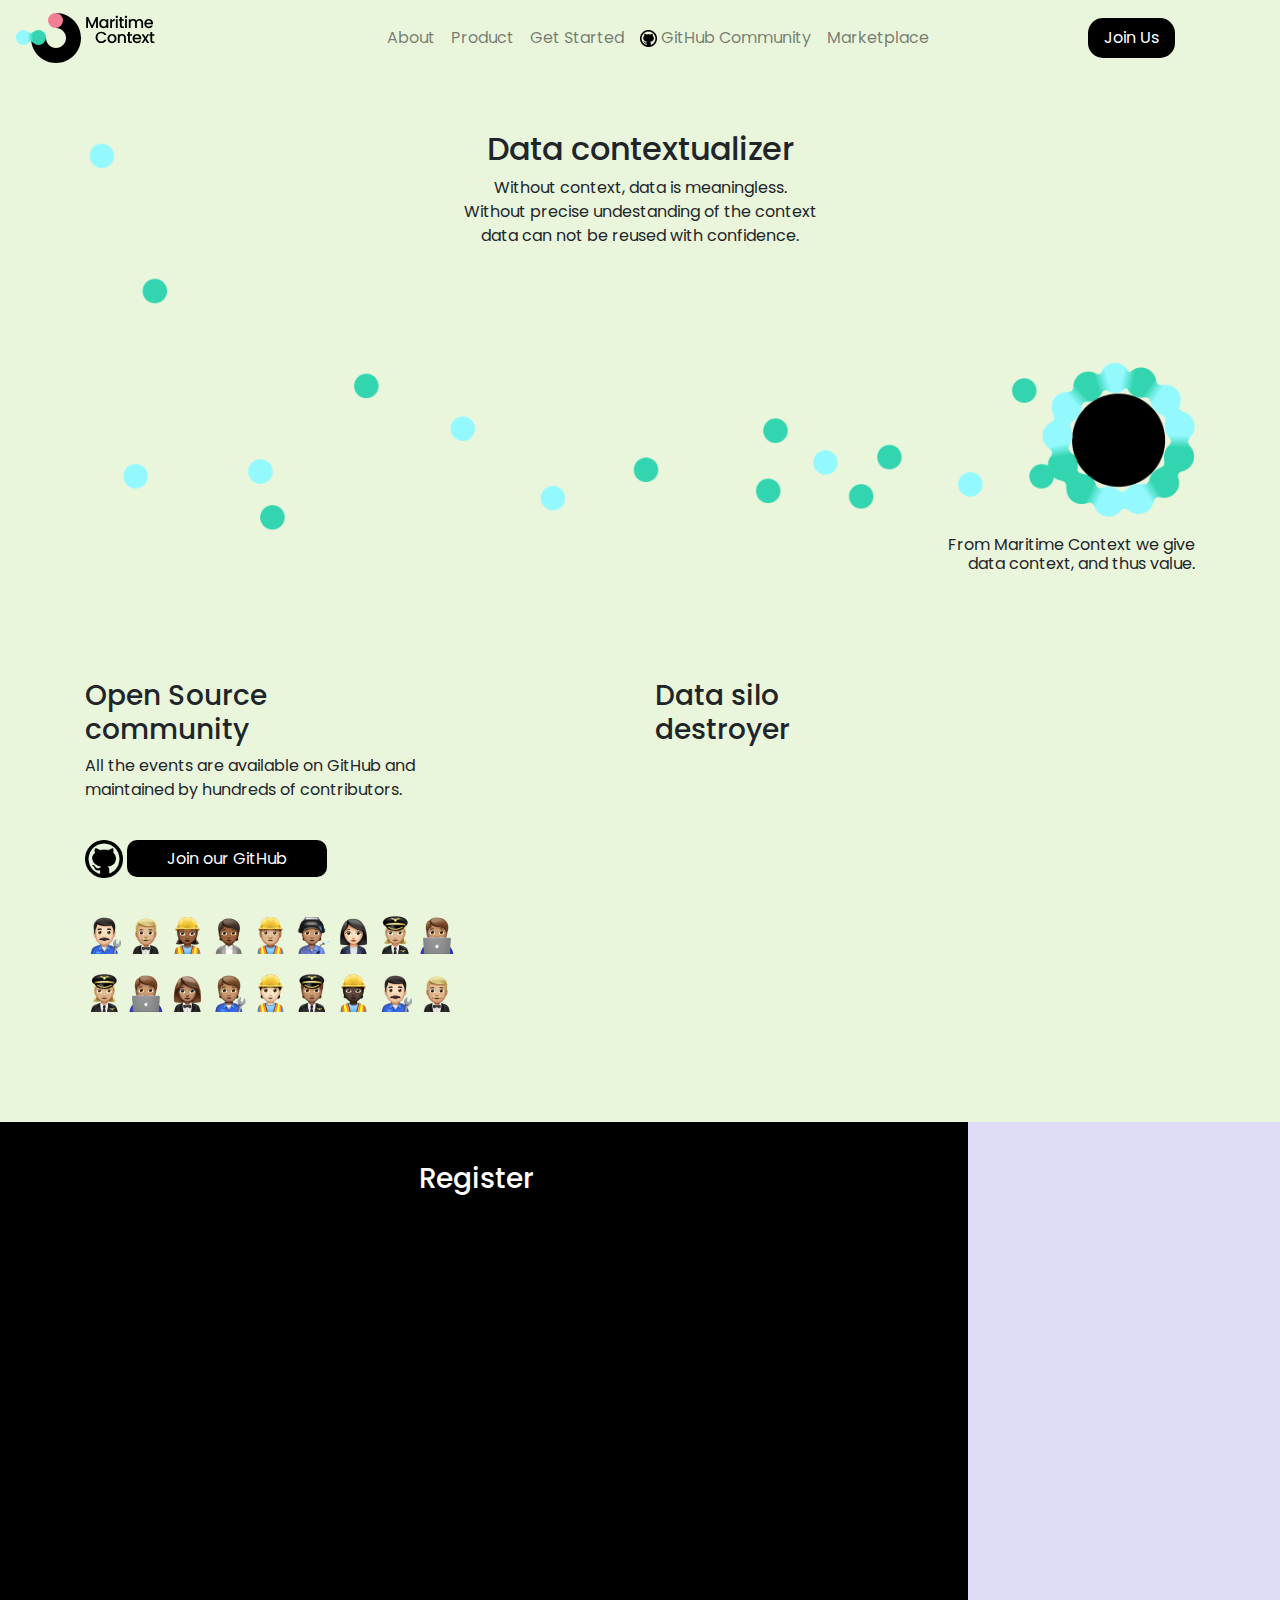
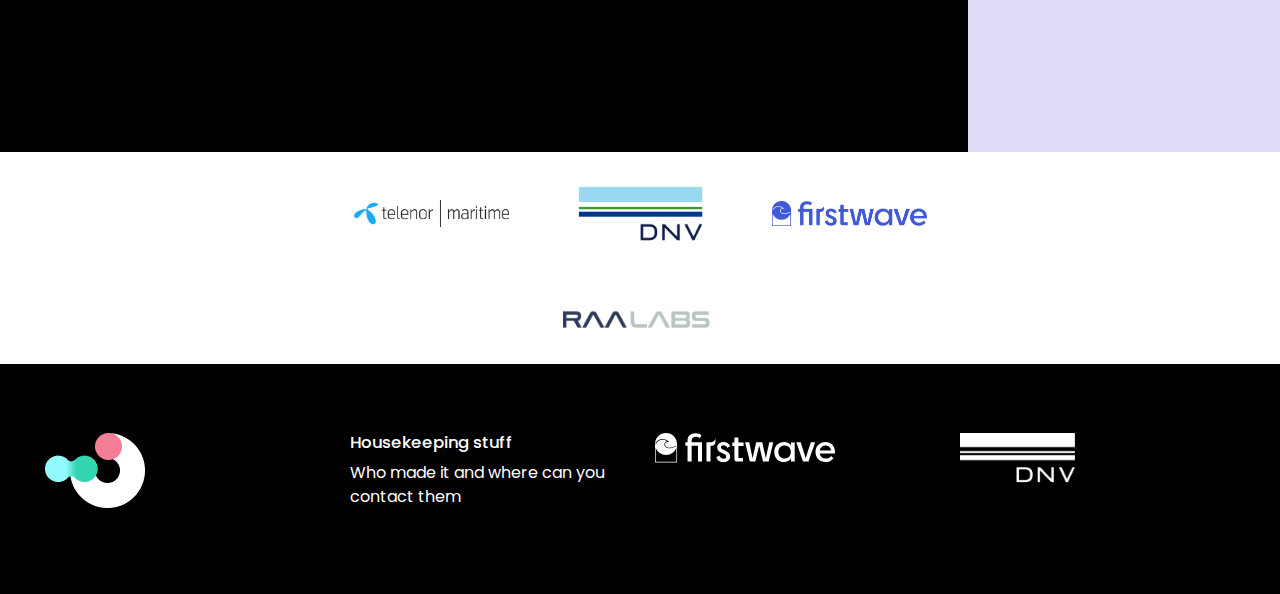
==== about.html @ 75396bf4 "first commit" ====
<!DOCTYPE html>
<html lang="en">
  <head>
    <meta charset="utf-8" />
    <meta
      name="viewport"
      content="width=device-width, initial-scale=1, shrink-to-fit=no"
    />
    <link rel="stylesheet" href="css/bootstrap.css" />
    <link rel="stylesheet" href="css/style.css" />
    <link rel="stylesheet" href="css/responsive.css" />
    <link rel="preconnect" href="https://fonts.googleapis.com" />
    <link rel="preconnect" href="https://fonts.gstatic.com" crossorigin />
    <link
      href="https://fonts.googleapis.com/css2?family=Poppins:ital,wght@0,100;0,200;0,300;0,400;0,500;0,600;0,700;0,800;1,100;1,200;1,300;1,400;1,500;1,600;1,700&display=swap"
      rel="stylesheet"
    />
    <link
      rel="stylesheet"
      href="https://cdnjs.cloudflare.com/ajax/libs/font-awesome/4.7.0/css/font-awesome.min.css"
      integrity="sha512-SfTiTlX6kk+qitfevl/7LibUOeJWlt9rbyDn92a1DqWOw9vWG2MFoays0sgObmWazO5BQPiFucnnEAjpAB+/Sw=="
      crossorigin="anonymous"
      referrerpolicy="no-referrer"
    />
    <title>About</title>
  </head>
  <body>
    <!-- header section start -->
    <header>
      <div class="row">
        <div class="col-md-9">
          <nav class="navbar navbar-expand-lg navbar-light">
            <a class="navbar-brand" href="#"><img src="images/logo.svg" /></a>
            <button
              class="navbar-toggler"
              type="button"
              data-toggle="collapse"
              data-target="#navbarNavDropdown"
              aria-controls="navbarNavDropdown"
              aria-expanded="false"
              aria-label="Toggle navigation"
            >
              <span class="navbar-toggler-icon"></span>
            </button>
            <div
              class="collapse navbar-collapse justify-content-end"
              id="navbarNavDropdown"
            >
              <ul class="navbar-nav">
                <li class="nav-item">
                  <a class="nav-link" href="#">About</a>
                </li>
                <li class="nav-item">
                  <a class="nav-link" href="#">Product</a>
                </li>
                <li class="nav-item">
                  <a class="nav-link" href="#">Get Started</a>
                </li>
                <li class="nav-item">
                  <a class="nav-link" href="#"
                    ><img src="images/Github logo.png" /> GitHub Community</a
                  >
                </li>
                <li class="nav-item">
                  <a class="nav-link" href="#">Marketplace</a>
                </li>
              </ul>
            </div>
          </nav>
        </div>
        <div class="col-md-3 hdr-rght">
          <li class="nav-item">
            <a class="nav-link" href="#">Join Us</a>
          </li>
        </div>
      </div>
    </header>
    <!-- header end start -->

    <!-- maritime-context section start -->
    <section class="m-cntxt-bnnr">
      <div class="container">
        <div class="row m-cntxt-bnnr-rw1">
          <div class="col-lg-12 col-md-12 col-sm-12 m-cntxt-bnnr-cl">
            <div class="text">
              <h2>Data contextualizer</h2>
              <p>
                Without context, data is meaningless.<br />
                Without precise undestanding of the context<br />
                data can not be reused with confidence.
              </p>
              <div class="img-abt">
                <img src="images/about-img-1.png" />
                <h6>
                  From Maritime Context we give<br />
                  data context, and thus value.
                </h6>
              </div>
            </div>
          </div>
        </div>
        <div class="row m-cntxt-bnnr-rw2">
          <div class="col-lg-6 col-md-6 col-sm-12 m-cntxt-bnnr-cl2">
            <div class="text">
              <h3>Open Source <br />community</h3>
              <p>
                All the events are available on GitHub and<br />
                maintained by hundreds of contributors.
              </p>
            </div>
            <div class="img-bttn">
              <img src="images/bttn-img.png" />
              <a href="#">Join our GitHub</a>
            </div>
            <div class="wrkr-images">
              <div class="wrkr-images1">
                <img
                  src="images/man-mechanic-light-skin-tone_1f468-1f3fb-200d-1f527 1.png"
                />
                <img
                  src="images/man-in-tuxedo-medium-light-skin-tone_1f935-1f3fc-200d-2642-fe0f 1.png"
                />
                <img
                  src="images/woman-construction-worker-medium-dark-skin-tone_1f477-1f3fe-200d-2640-fe0f 1.png"
                />
                <img
                  src="images/office-worker-medium-dark-skin-tone_1f9d1-1f3fe-200d-1f4bc 1.png"
                />
                <img
                  src="images/man-construction-worker-medium-light-skin-tone_1f477-1f3fc-200d-2642-fe0f 1.png"
                />
                <img
                  src="images/factory-worker-medium-skin-tone_1f9d1-1f3fd-200d-1f3ed 1.png"
                />
                <img
                  src="images/woman-office-worker-light-skin-tone_1f469-1f3fb-200d-1f4bc 1.png"
                />
                <img
                  src="images/woman-pilot-medium-light-skin-tone_1f469-1f3fc-200d-2708-fe0f.png"
                />
                <img
                  src="images/technologist-medium-skin-tone_1f9d1-1f3fd-200d-1f4bb 2.png"
                />
              </div>
              <div class="wrkr-images2">
                <img
                  src="images/woman-pilot-medium-light-skin-tone_1f469-1f3fc-200d-2708-fe0f.png"
                />
                <img
                  src="images/technologist-medium-skin-tone_1f9d1-1f3fd-200d-1f4bb 2.png"
                />
                <img
                  src="images/woman-in-tuxedo-medium-skin-tone_1f935-1f3fd-200d-2640-fe0f.png"
                />
                <img
                  src="images/mechanic-medium-skin-tone_1f9d1-1f3fd-200d-1f527.png"
                />
                <img
                  src="images/construction-worker_light-skin-tone_1f477-1f3fb_1f3fb.png"
                />
                <img
                  src="images/pilot-medium-skin-tone_1f9d1-1f3fd-200d-2708-fe0f 1.png"
                />
                <img
                  src="images/construction-worker_dark-skin-tone_1f477-1f3ff_1f3ff.png"
                />
                <img
                  src="images/man-mechanic-light-skin-tone_1f468-1f3fb-200d-1f527 1.png"
                />
                <img
                  src="images/man-in-tuxedo-medium-light-skin-tone_1f935-1f3fc-200d-2642-fe0f 1.png"
                />
              </div>
            </div>
          </div>
          <div class="col-lg-6 col-md-6 col-sm-12 m-cntxt-bnnr-c2">
            <div class="text">
              <h3>Data silo <br />destroyer</h3>
            </div>
          </div>
        </div>
      </div>
    </section>
    <!-- maritime-context section end -->

    <!-- regis-uc section start -->

    <section class="regis-uc">
      <div class="row regis-uc-rw">
        <div class="col-lg-9 col-md-9 col-sm-12 regis-uc-cl1">
          <h3>Register</h3>
        </div>
        <div class="col-lg-3 col-md-3 col-sm-12 regis-uc-cl2"></div>
      </div>
    </section>

    <!-- regis-uc section start -->

    <!-- logo-listing section start -->

    <section class="logo-lstng">
      <div class="container">
        <div class="row logo-lstng-rw">
          <div class="col-lg-12 col-md-12 col-sm-12 logo-lstng-cl">
            <div class="logo-lstng">
              <div class="logo-lstng1">
                <img src="images/logo1.png" />
                <img src="images/logo2.png" />
                <img src="images/logo3.png" />
              </div>
              <div class="logo-lstng2">
                <img src="images/logo4.png" />
              </div>
            </div>
          </div>
        </div>
      </div>
    </section>

    <!-- logo-listing section start -->

    <!-- footer start -->

    <footer>
      <div class="row my-4">
        <div class="col-lg-3 col-md-3 col-sm-12 mb-4 mb-md-0 footer-cl">
          <img src="images/ftr-img1.png" alt="" loading="lazy" />
        </div>

        <div class="col-lg-3 col-md-3 col-sm-12 mb-4 mb-md-0 footer-cl">
          <h6>Housekeeping stuff</h6>
          <p>Who made it and where can you contact them</p>
        </div>
        <div class="col-lg-3 col-md-3 col-sm-12 mb-4 mb-md-0 footer-cl">
          <img src="images/fw.svg" height="30" alt="" loading="lazy" />
        </div>
        <div class="ftr4 col-lg-3 col-md-3 col-sm-12 mb-4 mb-md-0 footer-cl">
          <img
            src="images/DNV_logo_white.png"
            height="50"
            alt=""
            loading="lazy"
          />
        </div>
      </div>
    </footer>

    <!-- footer end -->

    <script src="js/jquery-3.6.0.js"></script>
    <script src="js/bootstrap.bundle.min.js"></script>
    <script src="js/popper.js"></script>
  </body>
</html>
---- css/style.css ----
* {
  margin: 0;
  padding: 0;
  box-sizing: border-box;
}
body {
  font-family: "Poppins", sans-serif;
  overflow-x: hidden;
}
h1 {
  font-size: 2.4vw;
}
h6 {
  font-size: 1.3vw;
}
header {
  position: absolute;
  z-index: 99;
  width: 100%;
  left: 0;
}
.home-banner {
  height: 78vh;
}
.home-banner-lft {
  background: url("../images/gradientbG21.png");
  background-repeat: no-repeat;
  background-size: cover;
  background-position: center;
}
.home-banner-rght {
  background-color: #000;
  display: flex;
  align-items: center;
  justify-content: center;
}
.home-banner-lft {
  position: relative;
  display: flex;
  flex-direction: column;
  justify-content: center;
  align-items: center;
}
.home-banner-lft .image img {
  width: 510px;
}
.home-banner-lft .text {
  margin-top: 35px;
  margin-bottom: 35px;
}
.home-banner-lft .bttn a {
  background: #000;
  color: #fff;
  padding: 12px 30px;
  border-radius: 15px;
}
.home-banner-lft .image2 {
  position: absolute;
  bottom: 30px;
}
.home-banner-rght img {
  height: 550px;
}
.about-mc {
  position: relative;
  height: 74vh;
}
.about-mc-lft {
  position: relative;
  background-color: #000;
  display: flex;
  flex-direction: column;
  justify-content: center;
  align-items: center;
}
.about-mc-lft .image img {
  position: absolute;
  left: 5%;
  top: 5%;
}
.about-mc-lft .text {
  color: #fff;
}
.about-mc-lft .text h2 {
  font-weight: 300;
  margin-top: 35px;
  margin-bottom: 35px;
}
.about-mc-lft .text h6 {
  font-weight: 100;
}
.about-mc-lft .text h6 span {
  font-weight: 400;
}
.about-mc-lft .text p {
  font-weight: 200;
}
.about-mc-rght {
  position: relative;
  background-color: #dedcf7;
}
.about-mc-rght .ml-1 {
  position: absolute;
  top: 80%;
  left: 13%;
  width: 70px;
  transform: rotate(25deg);
}
.about-mc-rght .ml-2 {
  position: absolute;
  top: 45%;
  left: 58%;
  width: 7vw;
  z-index: 10;
  transform: rotate(145deg);
}
.about-mc-rght .ml-3 {
  position: absolute;
  top: 5%;
  left: 7%;
  width: 125px;
  transform: rotate(-15deg);
  z-index: 1;
}
.about-mc-rght .ml-4 {
  position: absolute;
  top: 85%;
  left: 15%;
  width: 125px;
  z-index: 1;
  transform: rotate(-35deg);
}
.about-mc-rght .ml-5 {
  position: absolute;
  top: 76%;
  left: 25%;
  width: 70px;
  transform: rotate(-20deg);
  z-index: 1;
}
.about-mc-rght .ml-6 {
  position: absolute;
  width: 125px;
  top: 5%;
  left: 60%;
  transform: rotate(65deg);
  z-index: 1;
}
.about-mc-rght .ml-7 {
  position: absolute;
  top: 35%;
  left: 25%;
  width: 13vw;
}
.about-mc-rght .ml-8 {
  position: absolute;
  width: 125px;
  top: 5%;
  left: 38%;
  transform: rotate(20deg);
}
.about-mc-rght .ml-9 {
  position: absolute;
  width: 125px;
  bottom: 9%;
  right: 17%;
  transform: rotate(20deg);
}
.about-mc2 {
  position: relative;
  /* height: 78vh; */
}
.about-mc2-rght .image img {
  width: 20vw;
}

.about-mc2-lft {
  position: relative;
  background-color: #4158d7;
  display: flex;
  flex-direction: column;
  justify-content: center;
  align-items: center;
  padding: 50px 0px;
}
.about-mc2-rght {
  position: relative;
  background-color: #eaf6dc;
  display: flex;
  justify-content: center;
  align-items: center;
}
.about-mc2-lft .text {
  color: #fff;
}
.about-mc2-lft .text h2 {
  font-weight: 300;
  margin-top: 35px;
  margin-bottom: 35px;
}
.about-mc2-lft .text h6 {
  font-weight: 100;
}
.about-mc2-lft .text p {
  font-weight: 200;
}
.about-mc2-lft .image img {
  position: absolute;
  left: 5%;
  top: 5%;
}
.about-mc2-lft .logo-anthr img {
  width: 460px;
  margin-bottom: 20px;
}
.gimmicky {
  position: relative;
  height: 74vh;
}
.Join-gh-rght .image img {
  width: 20vw;
}
.gimmicky-rght .image img {
  width: 20vw;
}
.gimmicky-lft {
  position: relative;
  background: #eaf6dc;
  display: flex;
  flex-direction: column;
  align-items: center;
  justify-content: center;
}
.gimmicky-lft .image img {
  position: absolute;
  left: 5%;
  top: 5%;
}
.gimmicky-lft .text h2 {
  font-weight: 300;
  margin-top: 35px;
  margin-bottom: 35px;
}
.gimmicky-lft .text h6 {
  font-weight: 100;
}
.gimmicky-lft .text h6 span {
  font-weight: 400;
}
.gimmicky-lft .text p {
  font-weight: 200;
  color: #fff;
  background: #000;
  height: 130px;
  padding: 18px 0 0 15px;
  border-radius: 15px;
  margin-bottom: 20px;
}
.gimmicky-lft .bttn {
  width: 335px;
  background: #4158d7;
  padding: 10px 40px;
  border-radius: 15px;
  text-align: center;
}
.gimmicky-lft .bttn a {
  color: #fff;
}
.gimmicky-rght {
  position: relative;
  background: #000;
  display: flex;
  flex-direction: column;
  align-items: center;
  justify-content: center;
}
.Join-gh {
  position: relative;
  height: 78vh;
}
.Join-gh-lft {
  background: url("../images/gradientbG23.png");
  background-repeat: no-repeat;
  background-size: cover;
  position: relative;
  display: flex;
  flex-direction: column;
  align-items: center;
  justify-content: center;
}
.img-bttn {
  margin-top: 38px;
  margin-left: -38px;
}
.img-bttn img {
  width: 38px;
}
.img-bttn a {
  background: #000;
  color: #fff;
  padding: 7px 40px;
  border-radius: 10px;
  text-align: center;
}
.Join-gh-lft .text h3 {
  line-height: 1.6em;
}
.Join-gh-rght {
  background: #4158d7;
  position: relative;
  display: flex;
  flex-direction: column;
  align-items: center;
  justify-content: center;
}
.context-banner {
  background: #eaf6dc;
}
.m-cntxt-bnnr {
  background: #eaf6dc;
}
.m-cntxt-bnnr-cl .text {
  text-align: center;
  margin-top: 130px;
}
.m-cntxt-bnnr .img-abt {
  margin-top: -125px;
}
.m-cntxt-bnnr .img-abt img {
  width: 100%;
}
.m-cntxt-bnnr .img-abt h6 {
  text-align: right;
  font-weight: normal;
  font-size: 16px;
}
.m-cntxt-bnnr-cl2 .img-bttn {
  margin-left: 0;
  margin-bottom: 38px;
}
.wrkr-images {
  margin-bottom: 110px;
}
.wrkr-images1 {
  margin-bottom: 20px;
}
.m-cntxt-bnnr-rw2 {
  margin-top: 98px;
}
.regis-uc-rw {
  height: 70vh;
}
.regis-uc-cl1 {
  background: #000;
}
.regis-uc-cl1 h3 {
  text-align: center;
  margin-top: 40px;
  color: #fff;
}
.regis-uc-cl2 {
  background: #dedcf7;
}
.logo-lstng img {
  width: 155px;
  margin: 25px;
}
.logo-lstng {
  text-align: center;
}
.hdr-rght {
  display: flex;
  align-items: center;
  justify-content: center;
}
.hdr-rght .nav-item {
  list-style: none;
  background: #000;
  border-radius: 15px;
}
.hdr-rght .nav-item .nav-link {
  color: #fff;
}
.signup-sc {
  height: 100vh;
  background: url("../images/gradientbG21.png");
  background-repeat: no-repeat;
  background-size: cover;
  background-position: bottom;
  display: flex;
  justify-content: center;
  align-items: center;
}
.signup-cl1 {
  background: #000;
  padding: 60px;
  border-radius: 15px;
}
.signup-cl1 h5 {
  color: #fff;
}
.signup-cl1 p {
  color: #fff;
  font-weight: 200;
}
.signup-cl1 .btn.btn-primary {
  background: #8ffb8c;
  border: 1px solid #8ffb8c;
  color: #000;
  padding: 8px 45px;
  border-radius: 12px;
}
.signup-cl1 .form-control {
  color: #fff;
  background-color: #ffffffb3;
  border: 1px solid #ffffffb3;
}
.signup-bttn {
  text-align: right;
}
.signup-bttn.gs {
  display: flex;
  justify-content: space-between;
}
.signup-cl2 img {
  width: 275px;
  display: flex;
}
.signup-cl2 {
  display: flex;
  justify-content: center;
  align-items: end;
}
.pdf-gs {
  width: 45px;
  margin: 10px 0px 25px 10px;
}
.marketplace-sc {
  height: 100vh;
  background: #c4c4c4;
  display: flex;
  justify-content: center;
  align-items: center;
  text-align: center;
}
.marketplace-cl a {
  color: #4158d7;
  text-decoration: underline;
}
.solution-bnnr {
  background: #dedcf7;
  height: 75vh;
}
.solution-cl {
  margin-top: 110px;
}
.solution-turn {
  height: 52vh;
}
.solution-turn-lft {
  background: #000;
}
.solution-turn-rght {
  background: #eaf6dc;
}
.solution-turn-lft {
  display: flex;
  justify-content: center;
  align-items: center;
}
.solution-turn-lft h6 {
  color: #fff;
  margin-bottom: 20px;
}
.solution-turn-lft p {
  font-weight: 400;
  color: #000;
  background: #fff;
  height: 130px;
  padding: 18px 55px 0 22px;
  border-radius: 15px;
  margin-bottom: 20px;
}
.solution-turn-lft .bttn {
  width: 335px;
  background: #4158d7;
  padding: 10px 40px;
  border-radius: 15px;
  text-align: center;
}
.solution-turn-lft .bttn a {
  color: #fff;
}
.solution-turn2-lft {
  background: #eaf6dc;
  padding: 192px;
}
.solution-turn2-rght {
  background: #dedcf7;
}
footer {
  background: #000;
  padding: 45px;
  color: #fff;
}
---- css/responsive.css ----
@media screen and (max-width: 1024px) { 
    header .nav-link {
        font-size: 14px;
    }
    .about-mc {
        height: 68vh;
    }
    .about-mc-rght .ml-1 {
        top: 73%;
        left: 5%;
        width: 4vw;
    }
    .about-mc-rght .ml-3 {
        left: 0%;
        width: 7vw;
    }
    .about-mc-rght .ml-4 {
        left: 5%;
        width: 10vw;
        z-index: 0;
    }
    .about-mc-rght .ml-5 {
        left: 13%;
        width: 4vw;
        top: 73%;
    }
    .about-mc-rght .ml-6 {
        width: 7vw;
    }
    .about-mc-rght .ml-8 {
        width: 8vw;
        top: 10%;
        left: 33%;
    }
    .about-mc-rght .ml-9 {
        width: 10vw;
    }
    .gimmicky {
        height: 68vh;
    }
    .Join-gh {
        height: 68vh;
    }
}

@media screen and (max-width: 768px) { 
    .navbar-nav {
        background: #fff;
        text-align: center;
        margin-top: 15px;
        padding-top: 15px;
        padding-bottom: 5px;
    }
    .home-banner {
        height: 62vh;
    }
    .home-banner-rght img {
        height: 375px;
    }
    .about-mc {
        height: 52vh;
    }
    .about-mc2-lft .text {
        margin-top: 82px;
    }
    .about-mc2-lft .logo-anthr img {
        width: 320px;
    }
    .about-mc2-rght .image img {
        width: 20vw;
        margin-left: -20px;
    }
    .about-mc2-lft .text {
        margin-top: 82px;
    }
    .gimmicky {
        height: 55vh;
    }
    .gimmicky-rght .image img {
        width: 20vw;
        margin-right: 15px;
    }
    .Join-gh {
        height: 52vh;
    }
    .Join-gh-rght .image img {
        width: 20vw;
        margin-right: 15px;
    }
    footer img {
        width: 110px;
    }
    
}

@media screen and (max-width: 480px) { 
    
    .home-banner-lft .image img {
        width: 295px;
    }
    h1 {
        font-size: 5vw;
    }
    .home-banner-lft .image2 {
        bottom: 5px;
    }
    .home-banner-lft .image2 img{
        width: 15px;
    }
    .home-banner {
        height: 100vh;
    }
    .home-banner-lft .image {
        margin-top: 45px;
    }
    .about-mc {
        height: 100vh;
        padding: 0 10px;
        margin-top: 20px;
    }
    h6 {
        font-size: 4.3vw;
    }
    .about-mc-rght .ml-1 {
        top: 80%;
        left: 42%;
        width: 8vw;
    }
    .about-mc-rght .ml-3 {
        left: 15%;
        width: 15vw;
    }
    .about-mc-rght .ml-4 {
        left: 48%;
        width: 12vw;
        top: 79%;
    }
    .about-mc-rght .ml-5 {
        left: 18%;
        width: 8vw;
        top: 80%;
    }
    .about-mc-rght .ml-6 {
        width: 13vw;
    }
    .about-mc-rght .ml-7 {
        top: 27%;
        left: 33%;
        width: 35vw;
    }
    .about-mc-rght .ml-8 {
        width: 13vw;
        top: 4%;
        left: 42%;
    }
    .about-mc-rght .ml-9 {
        bottom: 9%;
        right: 24%;
        width: 12vw;
    }
    .about-mc2-lft {
        align-items: unset;
        padding: 30px;
    }
    .about-mc2-lft .video img {
        width: 100%;
    }
    .about-mc2-rght {
        padding: 35px;
    }
    .about-mc2 {
        margin-top: 20px;
        margin-bottom: 20px;
    }
    .about-mc2-rght .image img {
        width: 40vw;
    }
    .gimmicky-rght .image img {
        width: 40vw;
    }
    .gimmicky {
        height: 100vh;
    }
    .gimmicky .text {
        margin-top: 20px;
    }
    .Join-gh-rght .image img {
        width: 40vw;
    }
    .Join-gh {
        height: 70vh;
        margin-top: 20px;
        margin-bottom: 20px;
    }
    .footer-cl {
        margin-bottom: 50px !important;
    }
}
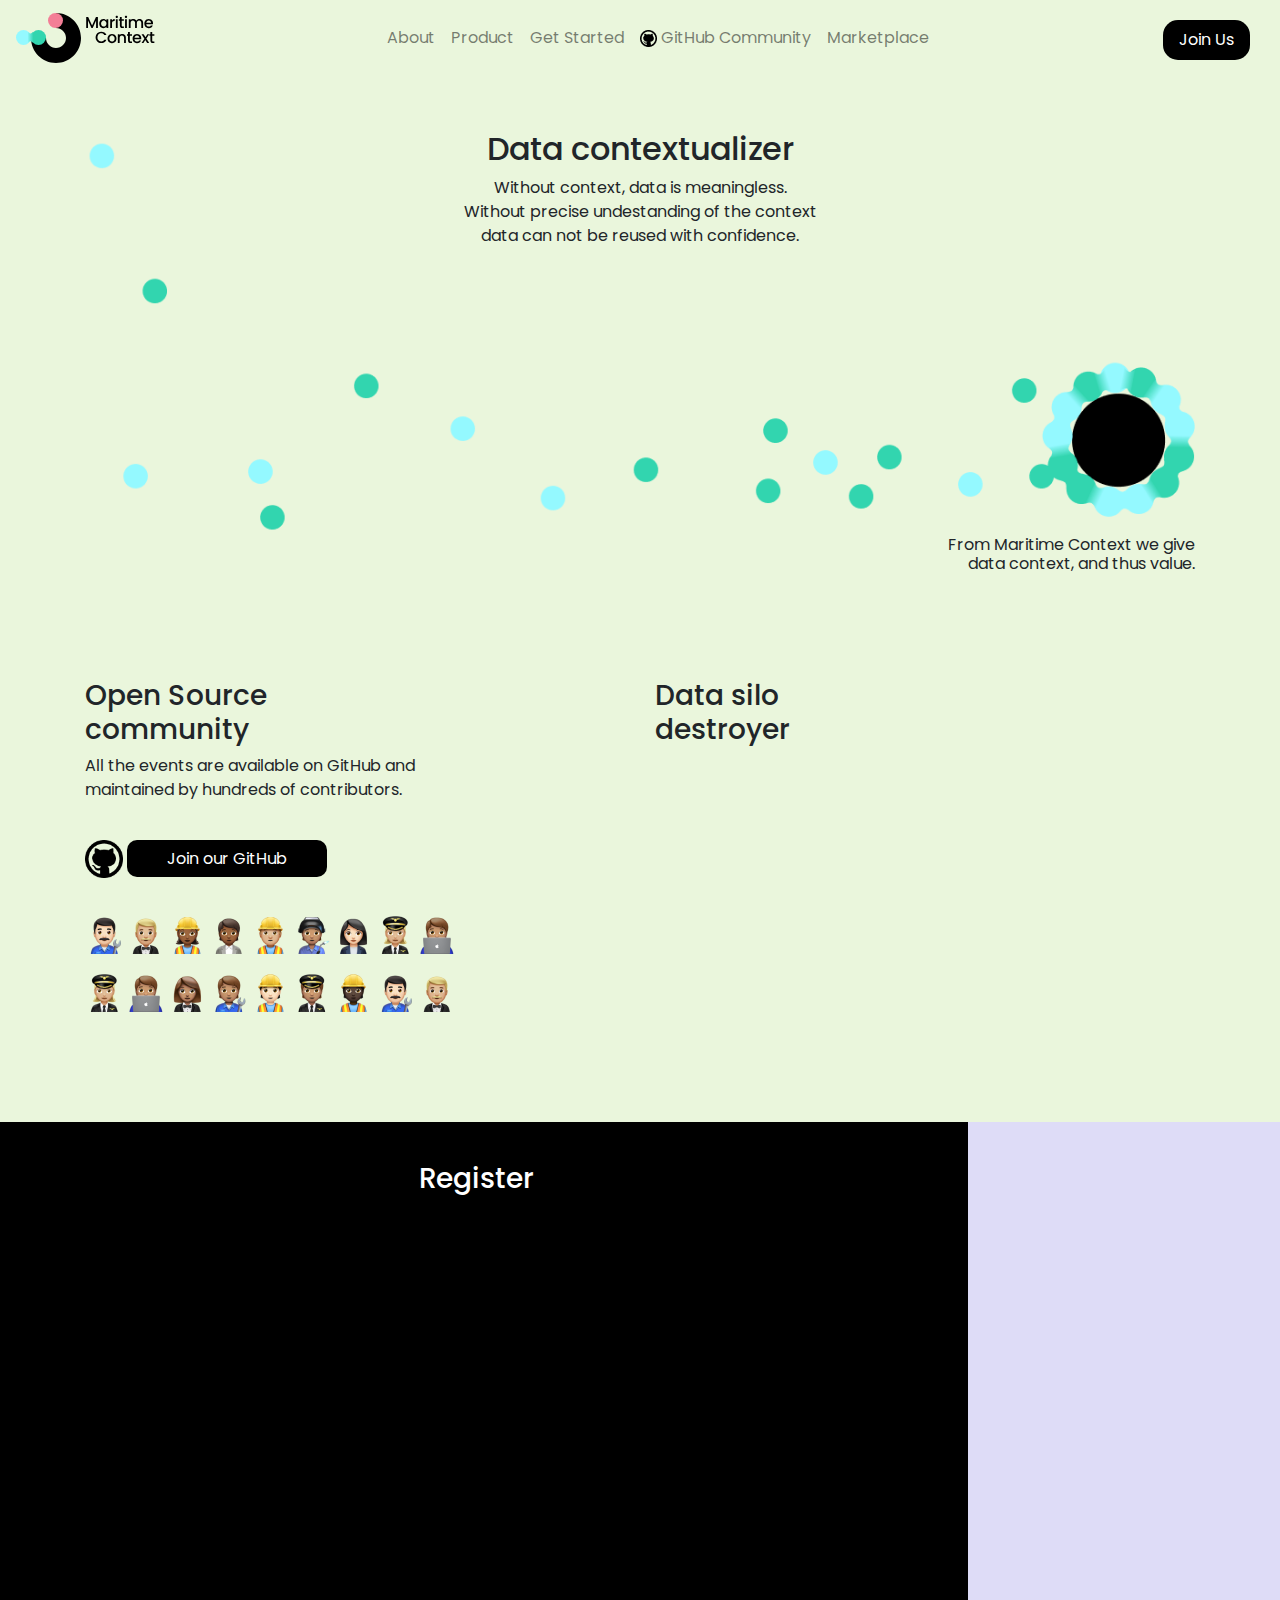
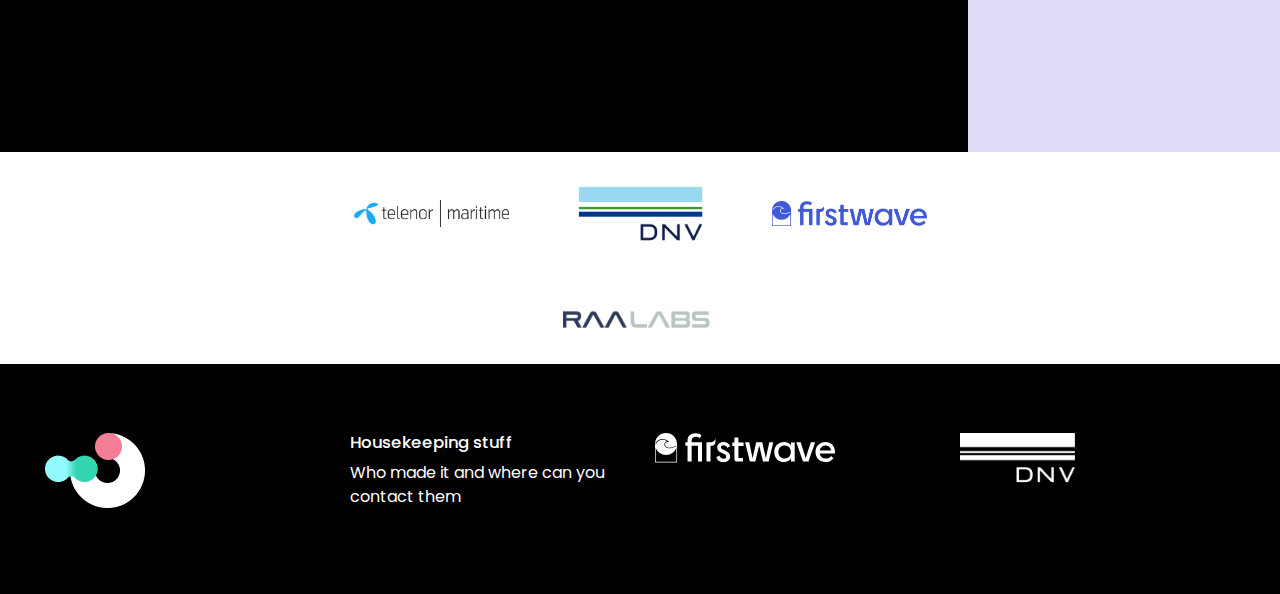
==== commit 445726c4: "jsdj" ====
--- a/about.html
+++ b/about.html
@@ -28,7 +28,7 @@
     <!-- header section start -->
     <header>
       <div class="row">
-        <div class="col-md-9">
+        <div class="col-lg-9 col-md-10 col-sm-9 col-8">
           <nav class="navbar navbar-expand-lg navbar-light">
             <a class="navbar-brand" href="#"><img src="images/logo.svg" /></a>
             <button
@@ -67,8 +67,8 @@
               </ul>
             </div>
           </nav>
-        </div>
-        <div class="col-md-3 hdr-rght">
+        </div> 
+        <div class="col-lg-3 col-md-2 col-sm-3 col-4 hdr-rght">
           <li class="nav-item">
             <a class="nav-link" href="#">Join Us</a>
           </li>
--- a/css/style.css
+++ b/css/style.css
@@ -377,6 +377,9 @@
   list-style: none;
   background: #000;
   border-radius: 15px;
+  position: absolute;
+  top: 20px;
+  right: 45px;
 }
 .hdr-rght .nav-item .nav-link {
   color: #fff;
@@ -498,6 +501,32 @@
 .solution-turn2-rght {
   background: #dedcf7;
 }
+.product-bnnr {
+  background: #DEDCF7;
+  padding-top: 125px;
+}
+.dp-img-txt {
+  margin-top: 50px;
+}
+.dp-img3, .dp-img4 {
+  width: 175px;
+}
+.dp-img5 {
+  margin: 20px 0px 35px 75px;
+}
+.dp-img6 {
+  width: 375px;
+}
+.dp-img-txt.lft p:last-child {
+  padding-bottom: 35px;
+}
+.dp-img-txt.lft p:last-child {
+  width: 85%;
+}
+.dp-img-txt.rght .dp-img1, .dp-img-txt.rght .dp-img2, .dp-img-txt.rght .dp-img5 {
+  visibility: hidden;
+}
+
 footer {
   background: #000;
   padding: 45px;
--- a/css/responsive.css
+++ b/css/responsive.css
@@ -1,6 +1,39 @@
+@media screen and (max-width: 1366px) { 
+.home-banner {
+    height: 100vh;
+}
+.about-mc {
+    position: relative;
+    height: 100vh;
+}
+.about-mc-rght .ml-1 {
+    left: 3%;
+    top: 68%;
+}
+.about-mc-rght .ml-4 {
+    top: 80%;
+}
+.about-mc-rght .ml-5 {
+    left: 12%;
+    top: 68%;
+}
+.about-mc-rght .ml-9 {
+    bottom: 14%;
+}
+.gimmicky {
+    height: 100vh;
+}
+.signup-rw {
+    margin-top: 95px;
+}
+}
 @media screen and (max-width: 1024px) { 
     header .nav-link {
         font-size: 14px;
+    }
+    .signup-rw {
+        margin-top: 145px;
+        padding-bottom: 70px;
     }
     .about-mc {
         height: 68vh;
@@ -48,17 +81,45 @@
         background: #fff;
         text-align: center;
         margin-top: 15px;
-        padding-top: 15px;
-        padding-bottom: 5px;
+        padding-top: 40px;
+        padding-bottom: 40px;
+    }
+    header .nav-item {
+        padding-bottom: 10px;
+        padding-top: 10px;
     }
     .home-banner {
-        height: 62vh;
+    height: 100vh;
+}
+    .dp-img3, .dp-img4 {
+        width: 120px;
+    }
+    .dp-img6 {
+        width: 260px;
+    }
+    .dp-img1 {
+        width: 70px;
+    }
+    .dp-img2 {
+        width: 100px;
+    }
+    h6 {
+        font-size: 2.2vw;
+    }
+    .signup-cl1 {
+        padding: 30px;
+    }
+    .signup-cl1 .btn.btn-primary {
+        padding: 6px 38px;
     }
     .home-banner-rght img {
         height: 375px;
     }
+    .signup-sc {
+        height: unset;
+    }
     .about-mc {
-        height: 52vh;
+        height: 70vh;
     }
     .about-mc2-lft .text {
         margin-top: 82px;
@@ -74,7 +135,7 @@
         margin-top: 82px;
     }
     .gimmicky {
-        height: 55vh;
+        height: 100vh;
     }
     .gimmicky-rght .image img {
         width: 20vw;
@@ -98,23 +159,44 @@
     .home-banner-lft .image img {
         width: 295px;
     }
+    .home-banner {
+        height: 150vh;
+    }
+    .about-mc-lft .image {
+        margin-bottom: -30px;
+    }
+    .m-cntxt-bnnr .img-abt {
+        margin-top: 0;
+    }
     h1 {
         font-size: 5vw;
     }
+    .navbar-brand img {
+        width: 120px;
+    }
+    .hdr-rght .nav-item {
+        top: 12px;
+    }
+    .signup-rw {
+        margin-top: 85px;
+    }
+    .signup-cl1 {
+        border-radius: 0;
+    }
+    .signup-cl2 {
+        margin-top: 40px;
+    }
     .home-banner-lft .image2 {
         bottom: 5px;
     }
     .home-banner-lft .image2 img{
         width: 15px;
     }
-    .home-banner {
-        height: 100vh;
-    }
     .home-banner-lft .image {
         margin-top: 45px;
     }
     .about-mc {
-        height: 100vh;
+        height: 160vh;
         padding: 0 10px;
         margin-top: 20px;
     }
@@ -179,7 +261,7 @@
         width: 40vw;
     }
     .gimmicky {
-        height: 100vh;
+        height: 150vh;
     }
     .gimmicky .text {
         margin-top: 20px;
@@ -188,7 +270,7 @@
         width: 40vw;
     }
     .Join-gh {
-        height: 70vh;
+        height: 100vh;
         margin-top: 20px;
         margin-bottom: 20px;
     }
